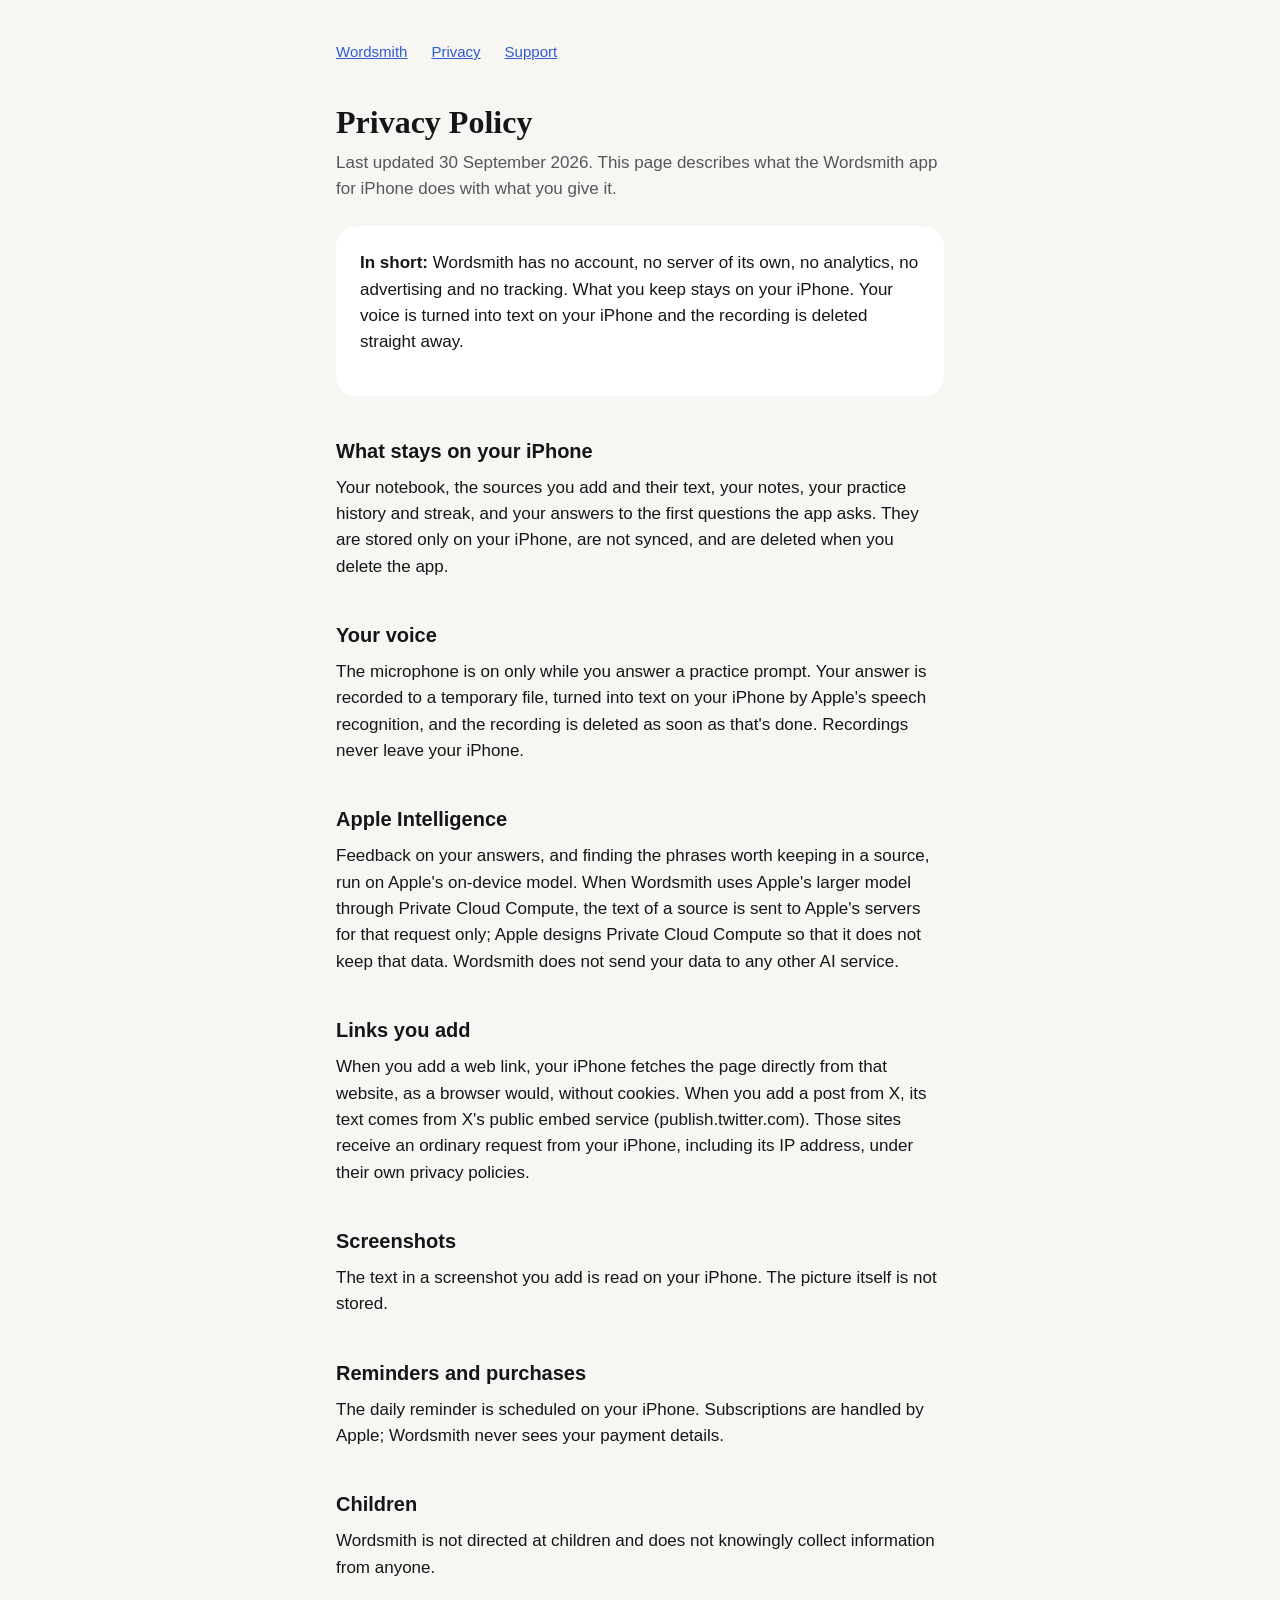
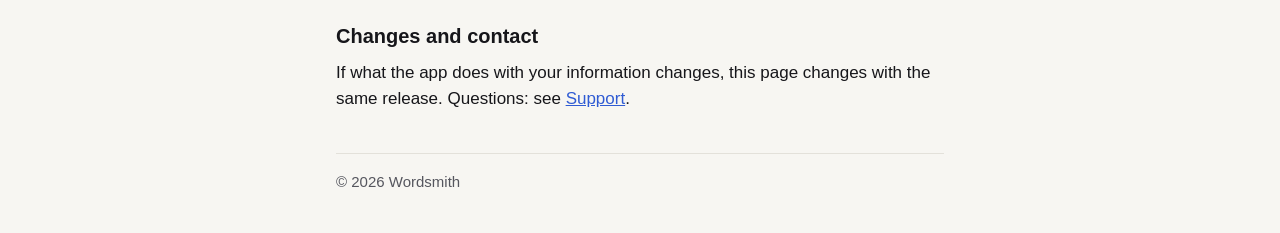
==== privacy.html @ 4a314fea "Add the landing, privacy and support pages The privacy policy follows docs/domain.md, What stays on " ====
<!doctype html>
<html lang="en">
<head>
  <meta charset="utf-8">
  <meta name="viewport" content="width=device-width, initial-scale=1">
  <title>Privacy Policy · Wordsmith</title>
  <link rel="stylesheet" href="style.css">
</head>
<body>
  <main>
    <nav><a href="./">Wordsmith</a><a href="privacy.html">Privacy</a><a href="support.html">Support</a></nav>
    <h1>Privacy Policy</h1>
    <p class="lede">Last updated 30 September 2026. This page describes what the Wordsmith app for iPhone does with what you give it.</p>

    <div class="card">
      <p><strong>In short:</strong> Wordsmith has no account, no server of its own, no analytics, no advertising and no tracking. What you keep stays on your iPhone. Your voice is turned into text on your iPhone and the recording is deleted straight away.</p>
    </div>

    <h2>What stays on your iPhone</h2>
    <p>Your notebook, the sources you add and their text, your notes, your practice history and streak, and your answers to the first questions the app asks. They are stored only on your iPhone, are not synced, and are deleted when you delete the app.</p>

    <h2>Your voice</h2>
    <p>The microphone is on only while you answer a practice prompt. Your answer is recorded to a temporary file, turned into text on your iPhone by Apple's speech recognition, and the recording is deleted as soon as that's done. Recordings never leave your iPhone.</p>

    <h2>Apple Intelligence</h2>
    <p>Feedback on your answers, and finding the phrases worth keeping in a source, run on Apple's on-device model. When Wordsmith uses Apple's larger model through Private Cloud Compute, the text of a source is sent to Apple's servers for that request only; Apple designs Private Cloud Compute so that it does not keep that data. Wordsmith does not send your data to any other AI service.</p>

    <h2>Links you add</h2>
    <p>When you add a web link, your iPhone fetches the page directly from that website, as a browser would, without cookies. When you add a post from X, its text comes from X's public embed service (publish.twitter.com). Those sites receive an ordinary request from your iPhone, including its IP address, under their own privacy policies.</p>

    <h2>Screenshots</h2>
    <p>The text in a screenshot you add is read on your iPhone. The picture itself is not stored.</p>

    <h2>Reminders and purchases</h2>
    <p>The daily reminder is scheduled on your iPhone. Subscriptions are handled by Apple; Wordsmith never sees your payment details.</p>

    <h2>Children</h2>
    <p>Wordsmith is not directed at children and does not knowingly collect information from anyone.</p>

    <h2>Changes and contact</h2>
    <p>If what the app does with your information changes, this page changes with the same release. Questions: see <a href="support.html">Support</a>.</p>

    <footer>© 2026 Wordsmith</footer>
  </main>
</body>
</html>
---- style.css ----
/* Wordsmith's public pages. Every colour, size and font is a custom property, defined once here. */
:root {
  --accent: #2F5BD3;
  --ground: #F7F6F2;
  --surface: #FFFFFF;
  --text: #16161A;
  --text-secondary: #55565E;
  --rule: #E3E1DA;
  --font-body: -apple-system, BlinkMacSystemFont, "Segoe UI", Roboto, Helvetica, Arial, sans-serif;
  --font-display: ui-serif, "New York", Georgia, serif;
  --size-body: 1.0625rem;
  --size-small: 0.9375rem;
  --size-title: 2rem;
  --size-heading: 1.25rem;
  --space-s: 0.5rem;
  --space-m: 1rem;
  --space-l: 1.5rem;
  --space-xl: 2.5rem;
  --radius: 1.25rem;
  --measure: 40rem;
}

@media (prefers-color-scheme: dark) {
  :root {
    --accent: #8AA8FF;
    --ground: #111114;
    --surface: #1C1C21;
    --text: #F2F2F4;
    --text-secondary: #A9AAB2;
    --rule: #2E2E35;
  }
}

* { box-sizing: border-box; }

body {
  margin: 0;
  background: var(--ground);
  color: var(--text);
  font-family: var(--font-body);
  font-size: var(--size-body);
  line-height: 1.55;
}

main {
  max-width: var(--measure);
  margin: 0 auto;
  padding: var(--space-xl) var(--space-m);
}

h1 {
  font-family: var(--font-display);
  font-size: var(--size-title);
  line-height: 1.2;
  margin: 0 0 var(--space-s);
}

h2 {
  font-size: var(--size-heading);
  margin: var(--space-xl) 0 var(--space-s);
}

p, li { margin: 0 0 var(--space-m); }

.lede { color: var(--text-secondary); }

.card {
  background: var(--surface);
  border-radius: var(--radius);
  padding: var(--space-l);
  margin: var(--space-l) 0;
}

a { color: var(--accent); }

nav {
  display: flex;
  gap: var(--space-l);
  font-size: var(--size-small);
  margin-bottom: var(--space-xl);
}

footer {
  border-top: 1px solid var(--rule);
  margin-top: var(--space-xl);
  padding-top: var(--space-m);
  color: var(--text-secondary);
  font-size: var(--size-small);
}
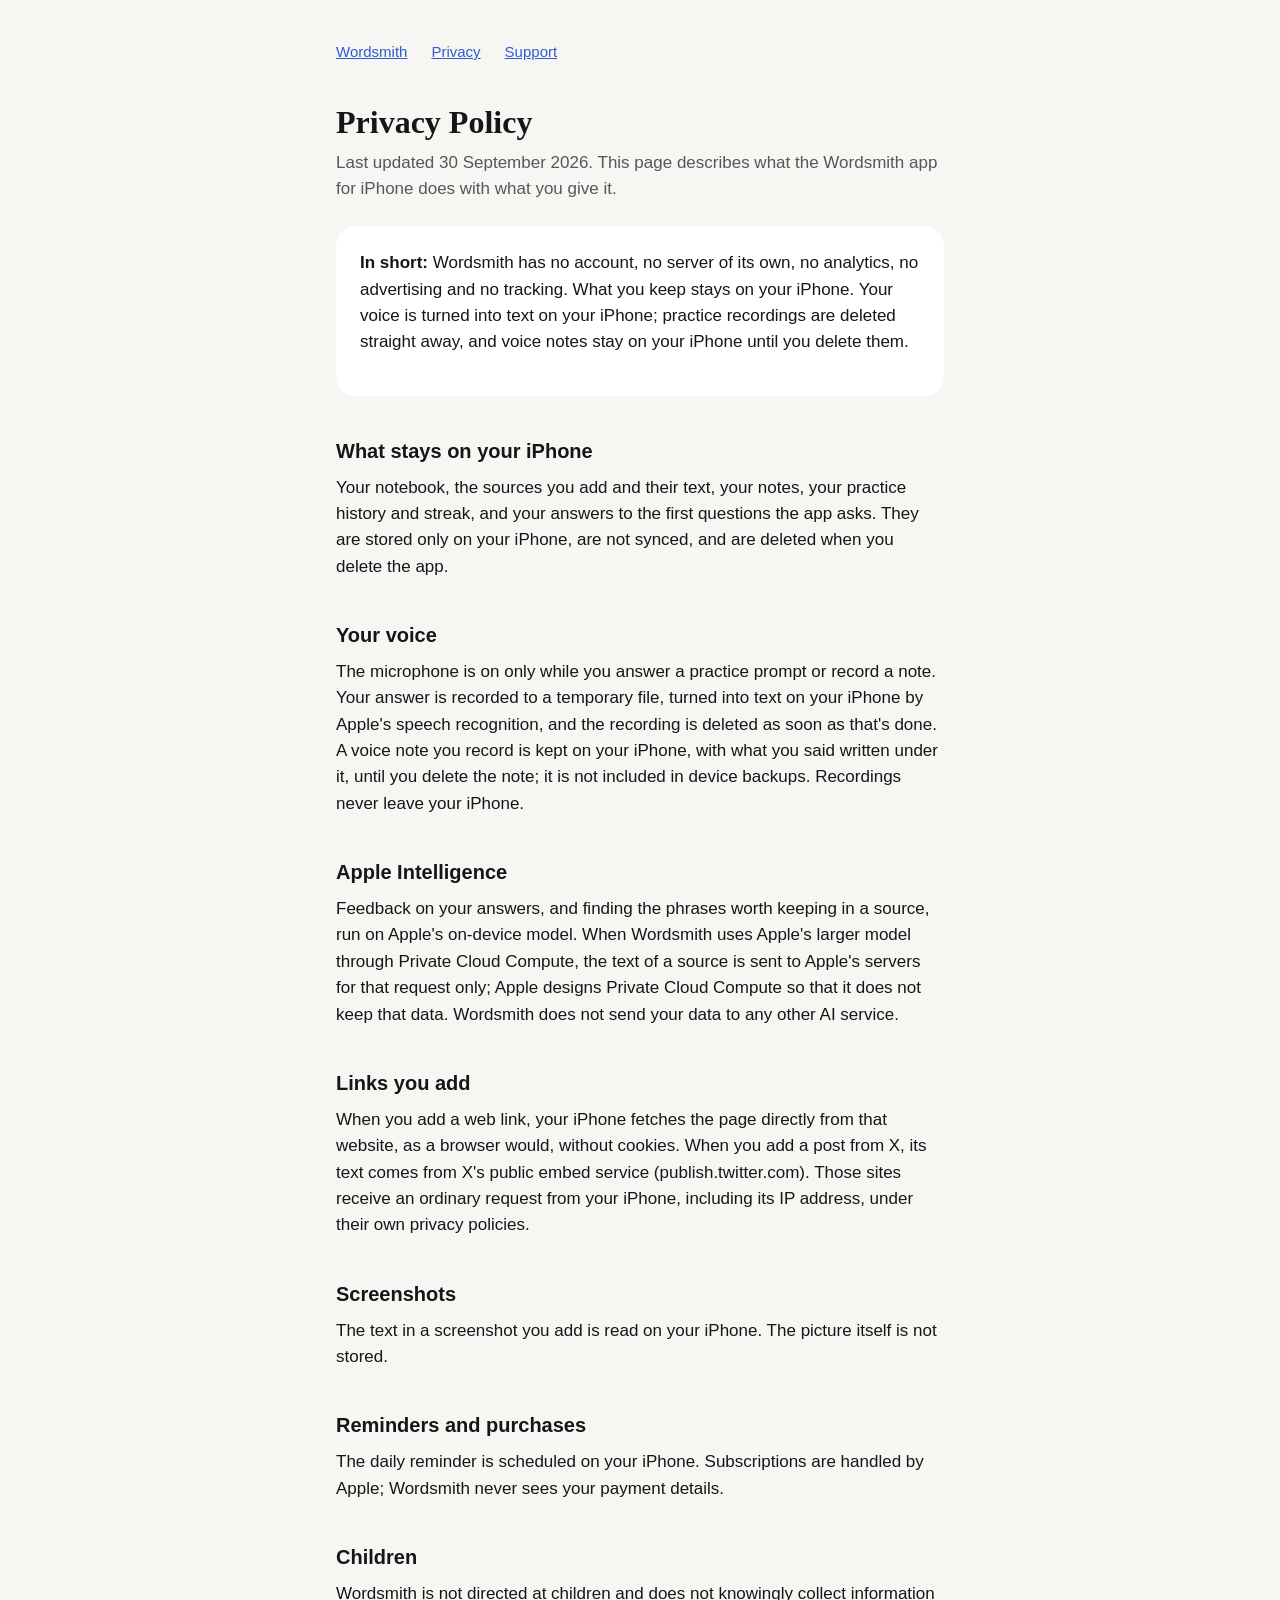
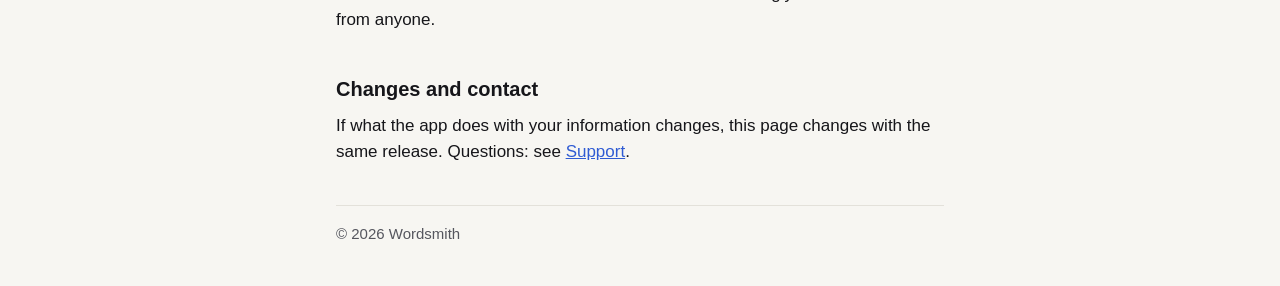
==== commit 08d172d5: "Privacy: voice notes stay on the phone until deleted Co-Authored-By: Claude Opus 5.5 (1M context) <n" ====
--- a/privacy.html
+++ b/privacy.html
@@ -13,14 +13,14 @@
     <p class="lede">Last updated 30 September 2026. This page describes what the Wordsmith app for iPhone does with what you give it.</p>
 
     <div class="card">
-      <p><strong>In short:</strong> Wordsmith has no account, no server of its own, no analytics, no advertising and no tracking. What you keep stays on your iPhone. Your voice is turned into text on your iPhone and the recording is deleted straight away.</p>
+      <p><strong>In short:</strong> Wordsmith has no account, no server of its own, no analytics, no advertising and no tracking. What you keep stays on your iPhone. Your voice is turned into text on your iPhone; practice recordings are deleted straight away, and voice notes stay on your iPhone until you delete them.</p>
     </div>
 
     <h2>What stays on your iPhone</h2>
     <p>Your notebook, the sources you add and their text, your notes, your practice history and streak, and your answers to the first questions the app asks. They are stored only on your iPhone, are not synced, and are deleted when you delete the app.</p>
 
     <h2>Your voice</h2>
-    <p>The microphone is on only while you answer a practice prompt. Your answer is recorded to a temporary file, turned into text on your iPhone by Apple's speech recognition, and the recording is deleted as soon as that's done. Recordings never leave your iPhone.</p>
+    <p>The microphone is on only while you answer a practice prompt or record a note. Your answer is recorded to a temporary file, turned into text on your iPhone by Apple's speech recognition, and the recording is deleted as soon as that's done. A voice note you record is kept on your iPhone, with what you said written under it, until you delete the note; it is not included in device backups. Recordings never leave your iPhone.</p>
 
     <h2>Apple Intelligence</h2>
     <p>Feedback on your answers, and finding the phrases worth keeping in a source, run on Apple's on-device model. When Wordsmith uses Apple's larger model through Private Cloud Compute, the text of a source is sent to Apple's servers for that request only; Apple designs Private Cloud Compute so that it does not keep that data. Wordsmith does not send your data to any other AI service.</p>
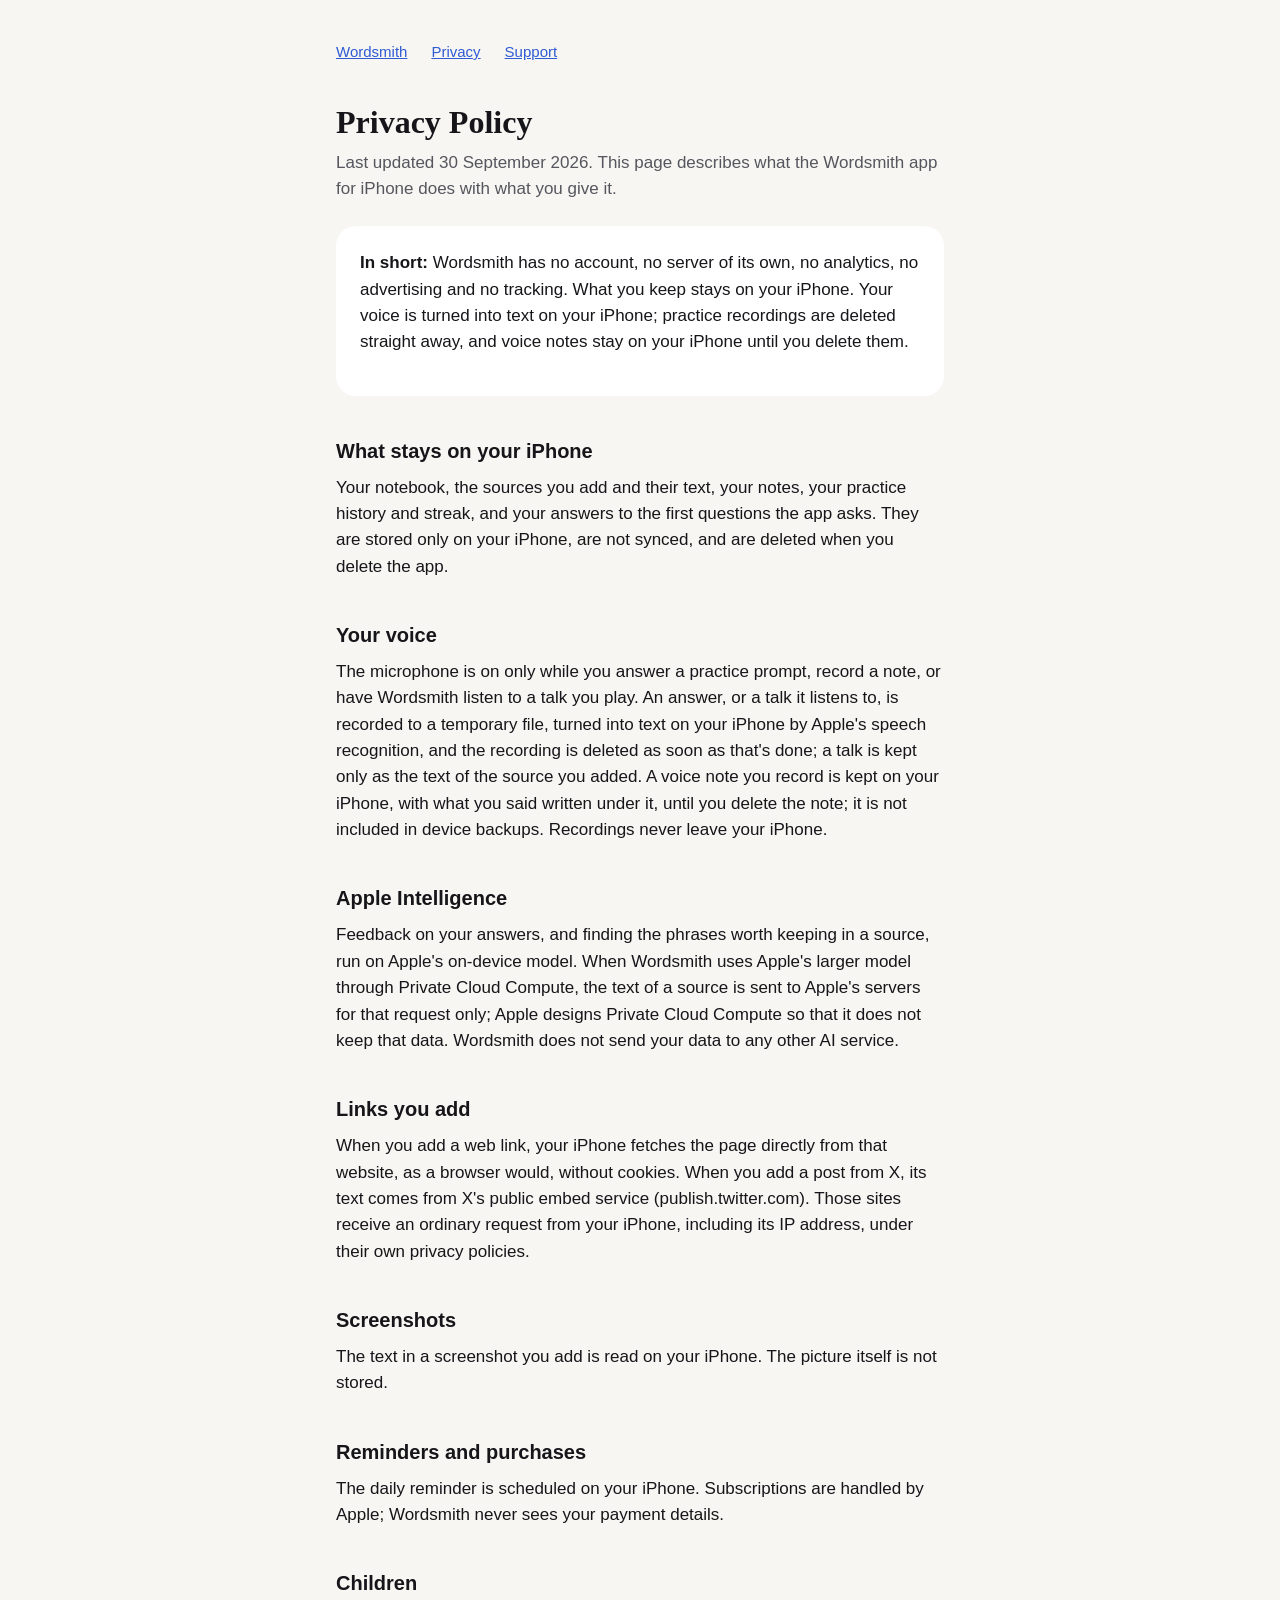
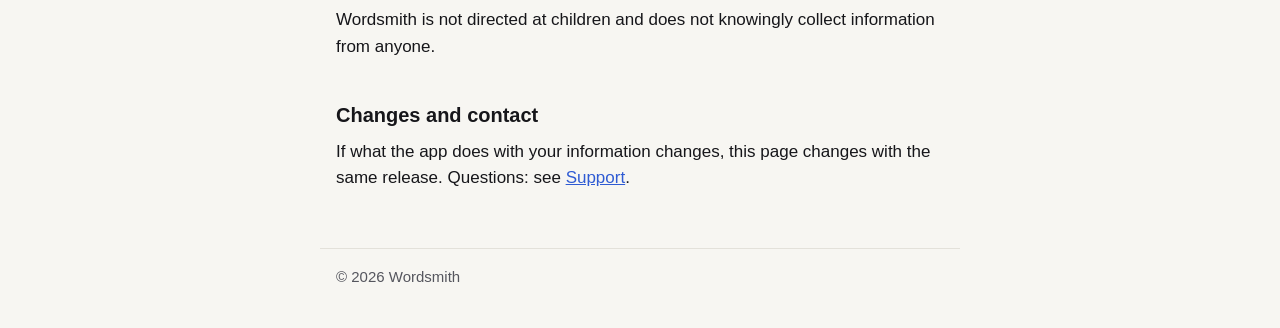
==== commit e64b9588: "Privacy and support: listening; footer outside main, color-scheme, tokens, nav label, descriptions C" ====
--- a/privacy.html
+++ b/privacy.html
@@ -4,11 +4,12 @@
   <meta charset="utf-8">
   <meta name="viewport" content="width=device-width, initial-scale=1">
   <title>Privacy Policy · Wordsmith</title>
+  <meta name="description" content="What the Wordsmith app for iPhone does with what you give it.">
   <link rel="stylesheet" href="style.css">
 </head>
 <body>
   <main>
-    <nav><a href="./">Wordsmith</a><a href="privacy.html">Privacy</a><a href="support.html">Support</a></nav>
+    <nav aria-label="Wordsmith"><a href="./">Wordsmith</a><a href="privacy.html">Privacy</a><a href="support.html">Support</a></nav>
     <h1>Privacy Policy</h1>
     <p class="lede">Last updated 30 September 2026. This page describes what the Wordsmith app for iPhone does with what you give it.</p>
 
@@ -20,7 +21,7 @@
     <p>Your notebook, the sources you add and their text, your notes, your practice history and streak, and your answers to the first questions the app asks. They are stored only on your iPhone, are not synced, and are deleted when you delete the app.</p>
 
     <h2>Your voice</h2>
-    <p>The microphone is on only while you answer a practice prompt or record a note. Your answer is recorded to a temporary file, turned into text on your iPhone by Apple's speech recognition, and the recording is deleted as soon as that's done. A voice note you record is kept on your iPhone, with what you said written under it, until you delete the note; it is not included in device backups. Recordings never leave your iPhone.</p>
+    <p>The microphone is on only while you answer a practice prompt, record a note, or have Wordsmith listen to a talk you play. An answer, or a talk it listens to, is recorded to a temporary file, turned into text on your iPhone by Apple's speech recognition, and the recording is deleted as soon as that's done; a talk is kept only as the text of the source you added. A voice note you record is kept on your iPhone, with what you said written under it, until you delete the note; it is not included in device backups. Recordings never leave your iPhone.</p>
 
     <h2>Apple Intelligence</h2>
     <p>Feedback on your answers, and finding the phrases worth keeping in a source, run on Apple's on-device model. When Wordsmith uses Apple's larger model through Private Cloud Compute, the text of a source is sent to Apple's servers for that request only; Apple designs Private Cloud Compute so that it does not keep that data. Wordsmith does not send your data to any other AI service.</p>
@@ -40,7 +41,7 @@
     <h2>Changes and contact</h2>
     <p>If what the app does with your information changes, this page changes with the same release. Questions: see <a href="support.html">Support</a>.</p>
 
-    <footer>© 2026 Wordsmith</footer>
   </main>
+  <footer>© 2026 Wordsmith</footer>
 </body>
 </html>
--- a/style.css
+++ b/style.css
@@ -18,6 +18,10 @@
   --space-xl: 2.5rem;
   --radius: 1.25rem;
   --measure: 40rem;
+  --leading-body: 1.55;
+  --leading-title: 1.2;
+  --rule-width: 1px;
+  color-scheme: light dark;
 }
 
 @media (prefers-color-scheme: dark) {
@@ -39,7 +43,7 @@
   color: var(--text);
   font-family: var(--font-body);
   font-size: var(--size-body);
-  line-height: 1.55;
+  line-height: var(--leading-body);
 }
 
 main {
@@ -51,7 +55,7 @@
 h1 {
   font-family: var(--font-display);
   font-size: var(--size-title);
-  line-height: 1.2;
+  line-height: var(--leading-title);
   margin: 0 0 var(--space-s);
 }
 
@@ -81,9 +85,15 @@
 }
 
 footer {
-  border-top: 1px solid var(--rule);
-  margin-top: var(--space-xl);
+  max-width: var(--measure);
+  margin-left: auto;
+  margin-right: auto;
+  padding-left: var(--space-m);
+  padding-right: var(--space-m);
+  border-top: var(--rule-width) solid var(--rule);
+  margin-top: 0;
   padding-top: var(--space-m);
+  padding-bottom: var(--space-xl);
   color: var(--text-secondary);
   font-size: var(--size-small);
 }
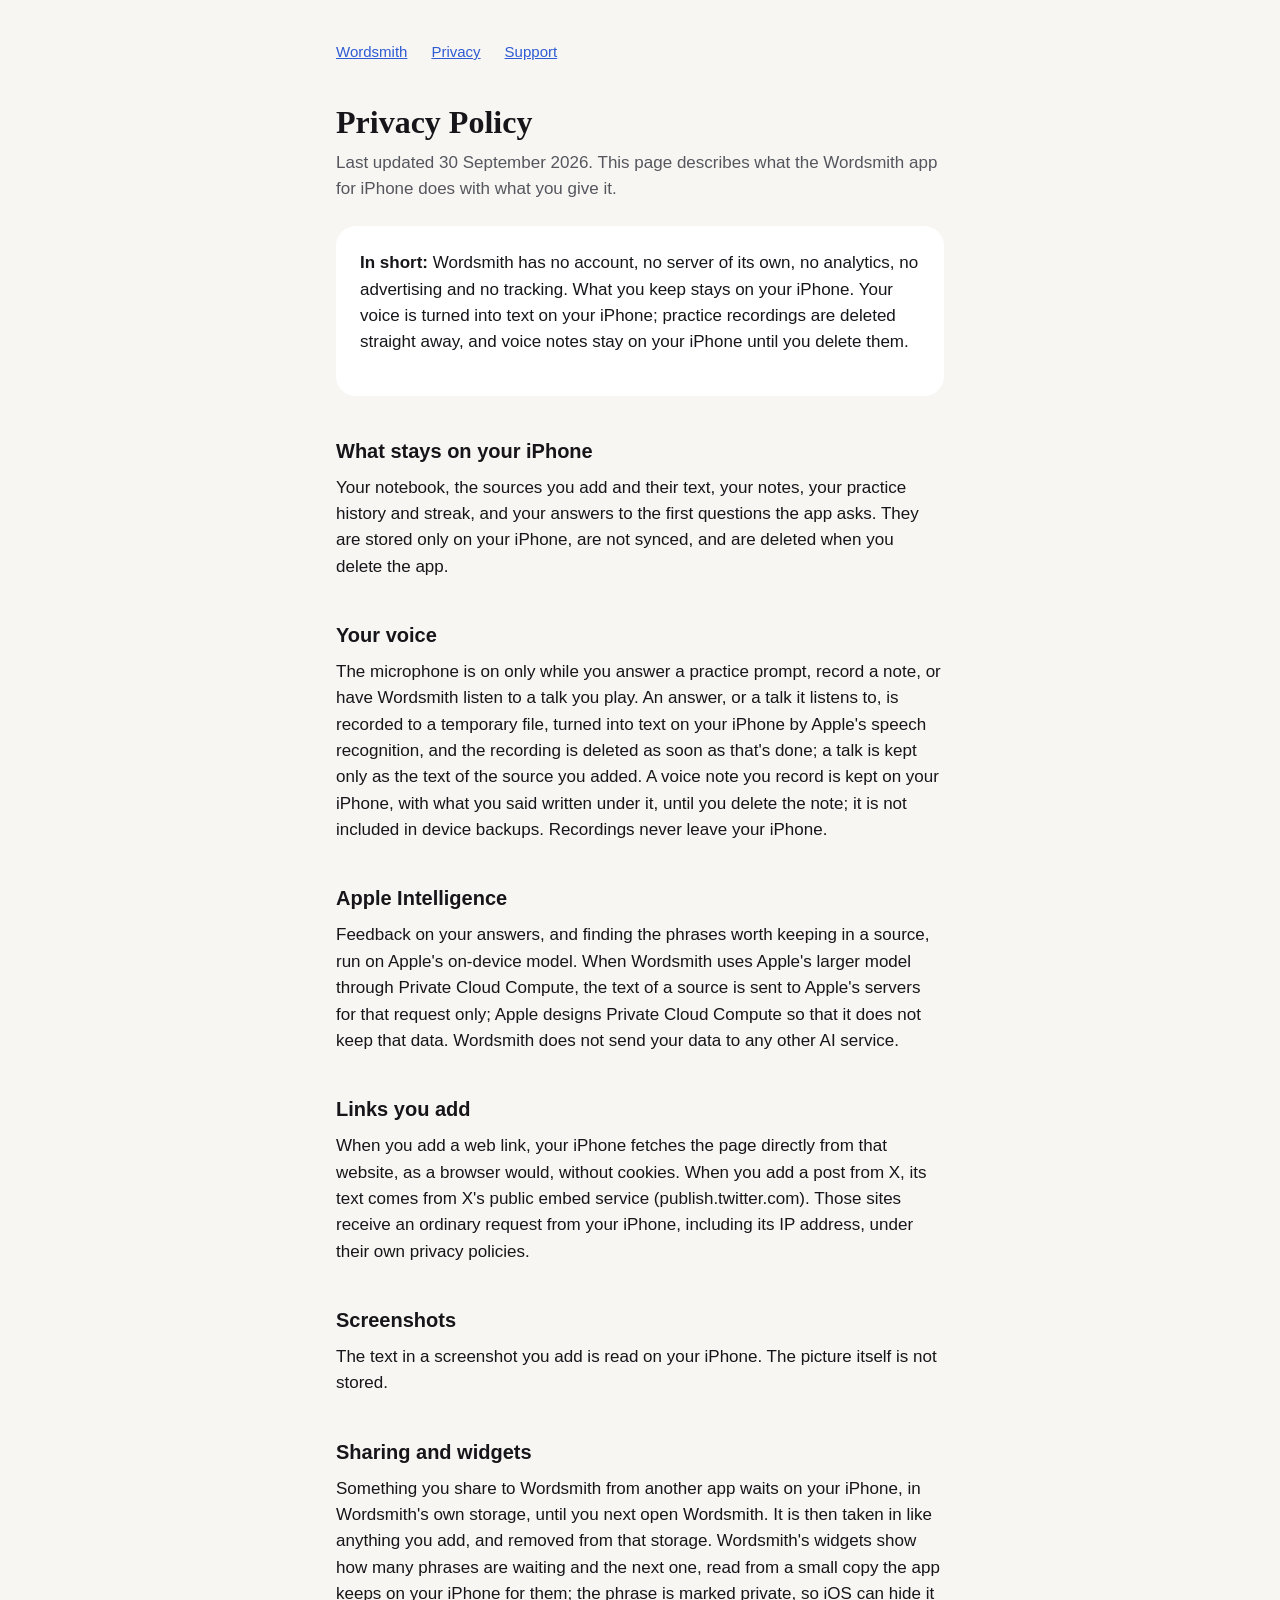
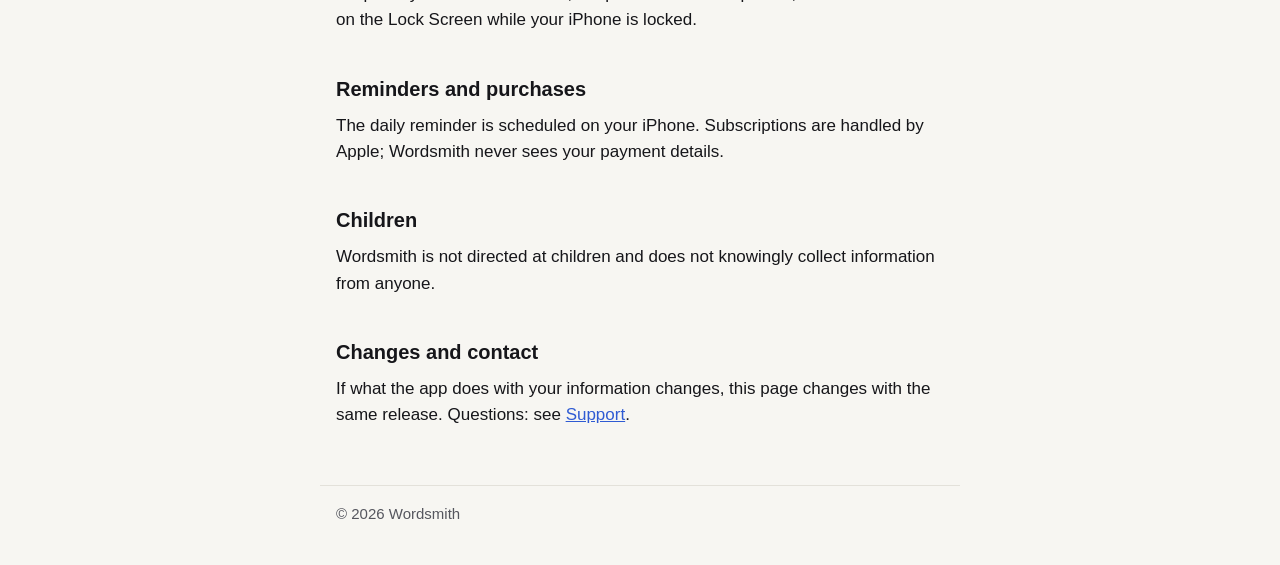
==== commit c77aeedd: "Privacy and support: sharing into Wordsmith and its widgets Co-Authored-By: Claude Opus 5.5 (1M cont" ====
--- a/privacy.html
+++ b/privacy.html
@@ -32,6 +32,9 @@
     <h2>Screenshots</h2>
     <p>The text in a screenshot you add is read on your iPhone. The picture itself is not stored.</p>
 
+    <h2>Sharing and widgets</h2>
+    <p>Something you share to Wordsmith from another app waits on your iPhone, in Wordsmith's own storage, until you next open Wordsmith. It is then taken in like anything you add, and removed from that storage. Wordsmith's widgets show how many phrases are waiting and the next one, read from a small copy the app keeps on your iPhone for them; the phrase is marked private, so iOS can hide it on the Lock Screen while your iPhone is locked.</p>
+
     <h2>Reminders and purchases</h2>
     <p>The daily reminder is scheduled on your iPhone. Subscriptions are handled by Apple; Wordsmith never sees your payment details.</p>
 
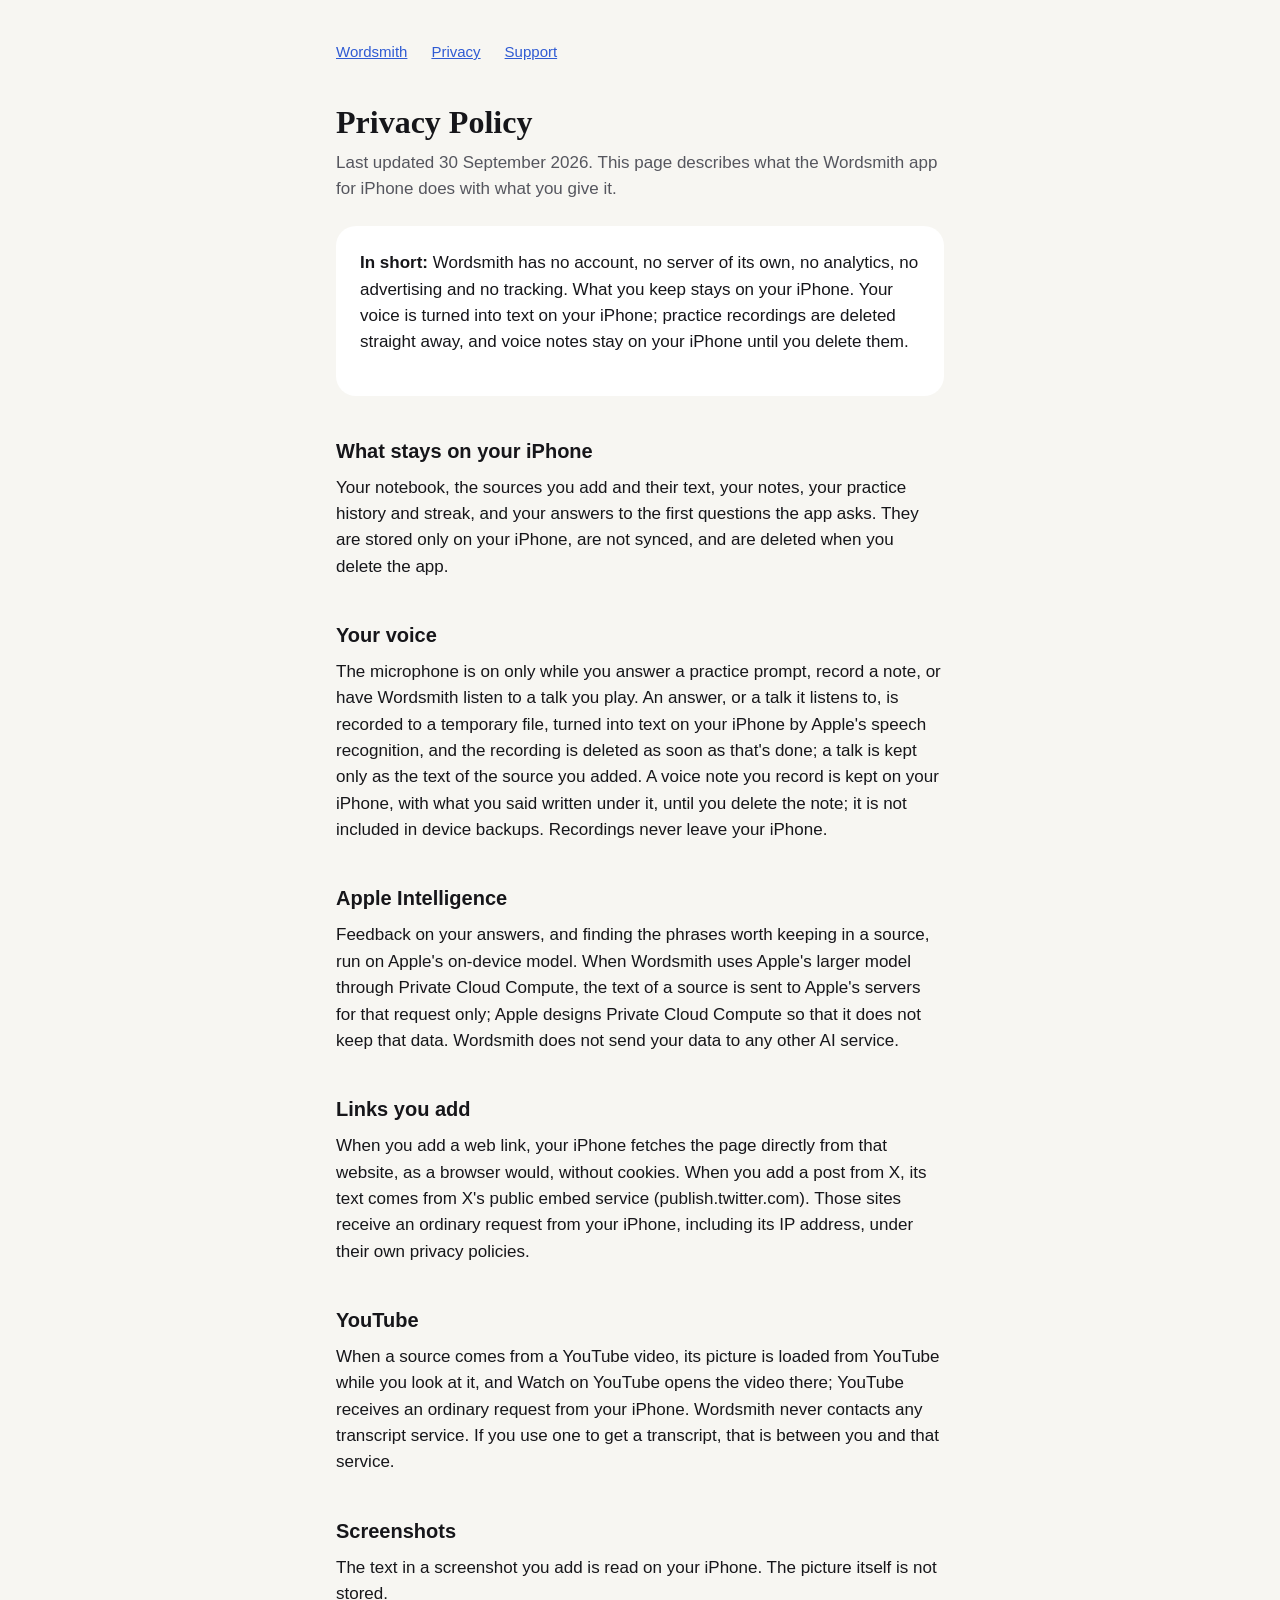
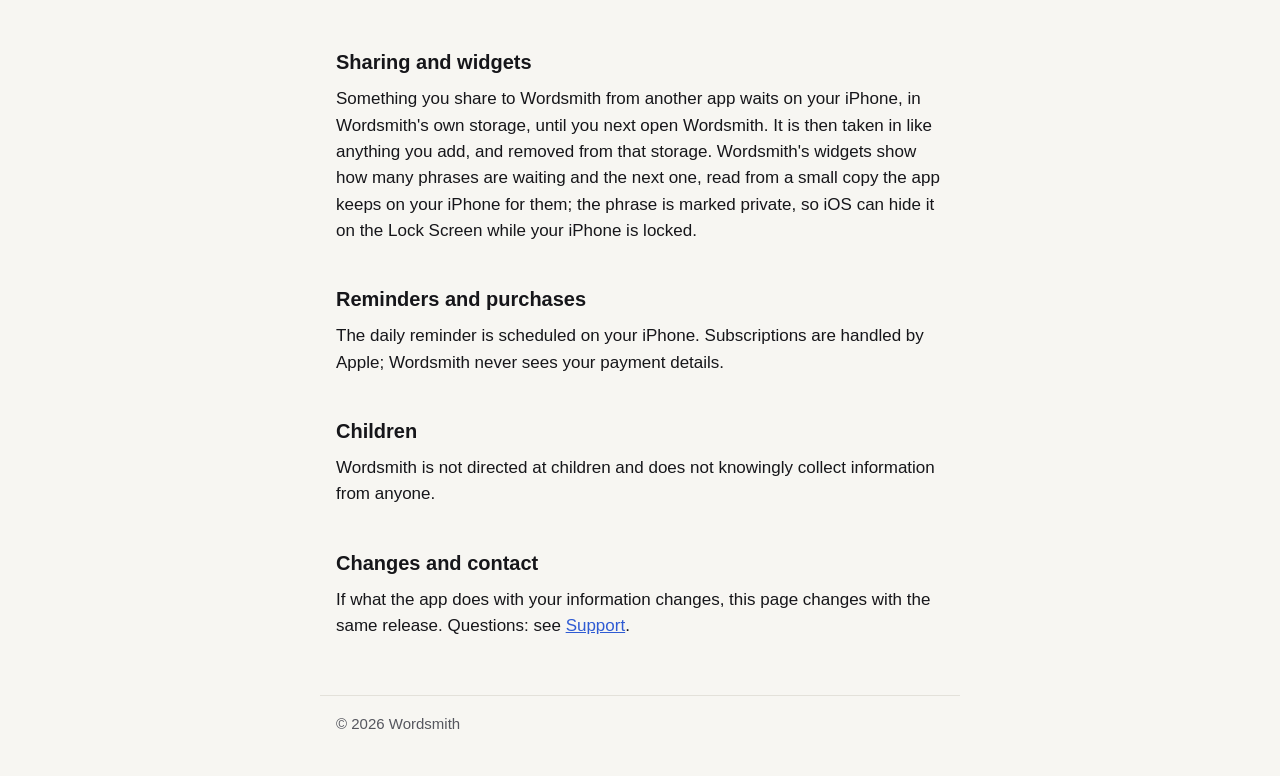
==== commit 41231ea1: "Privacy and support: YouTube sources and transcripts Co-Authored-By: Claude Opus 5.5 (1M context) <n" ====
--- a/privacy.html
+++ b/privacy.html
@@ -29,6 +29,9 @@
     <h2>Links you add</h2>
     <p>When you add a web link, your iPhone fetches the page directly from that website, as a browser would, without cookies. When you add a post from X, its text comes from X's public embed service (publish.twitter.com). Those sites receive an ordinary request from your iPhone, including its IP address, under their own privacy policies.</p>
 
+    <h2>YouTube</h2>
+    <p>When a source comes from a YouTube video, its picture is loaded from YouTube while you look at it, and Watch on YouTube opens the video there; YouTube receives an ordinary request from your iPhone. Wordsmith never contacts any transcript service. If you use one to get a transcript, that is between you and that service.</p>
+
     <h2>Screenshots</h2>
     <p>The text in a screenshot you add is read on your iPhone. The picture itself is not stored.</p>
 
